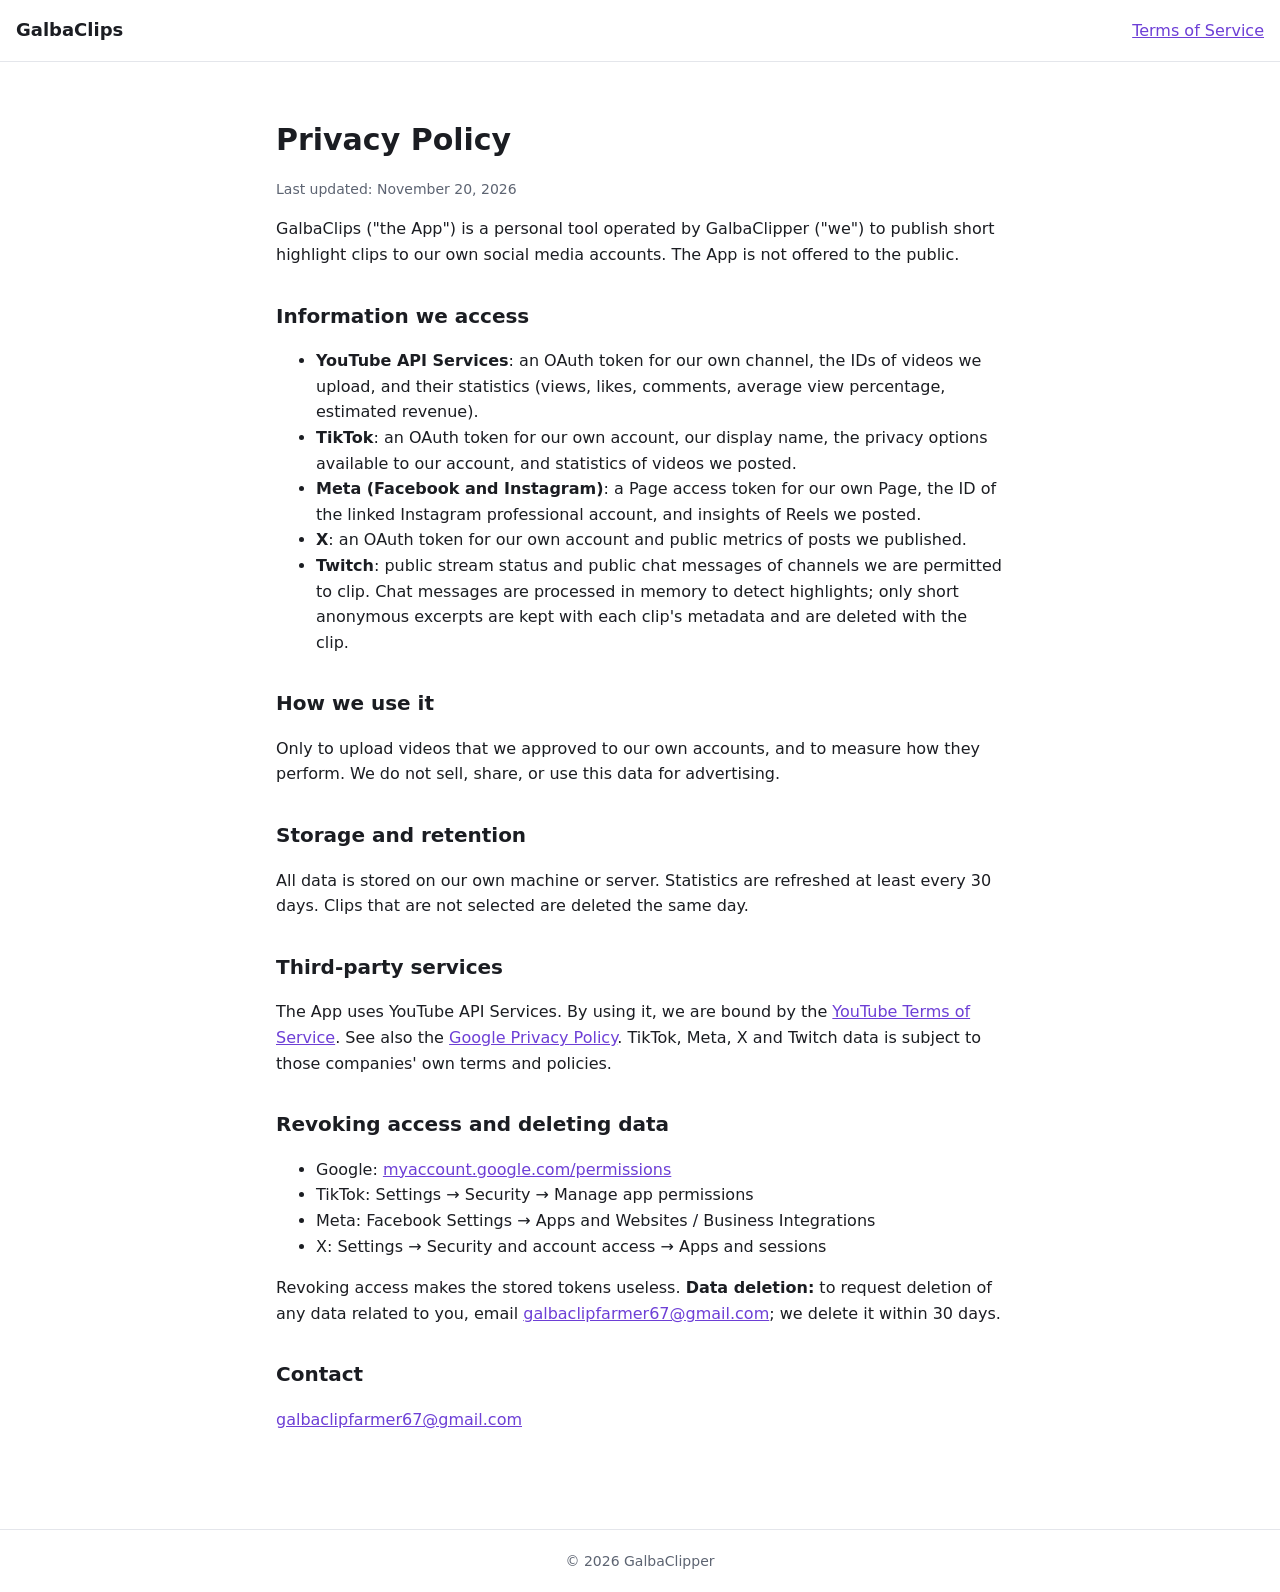
==== privacy.html @ c0374b4a "Site GalbaClips complet à la racine (adresse vérifiée par Google) Co-Authored-By: Claude Opus 5.5 <n" ====
<!doctype html>
<html lang="en">
<head>
<meta charset="utf-8">
<meta name="viewport" content="width=device-width, initial-scale=1">
<title>Privacy Policy — GalbaClips</title>
<link rel="stylesheet" href="style.css">
</head>
<body>
<header><b><a href="index.html" style="color:inherit;text-decoration:none">GalbaClips</a></b><a href="terms.html">Terms of Service</a></header>
<main>
<h1>Privacy Policy</h1>
<p class="muted">Last updated: November 20, 2026</p>

<p>GalbaClips ("the App") is a personal tool operated by GalbaClipper ("we") to publish short highlight
clips to our own social media accounts. The App is not offered to the public.</p>

<h2>Information we access</h2>
<ul>
  <li><b>YouTube API Services</b>: an OAuth token for our own channel, the IDs of videos we upload,
    and their statistics (views, likes, comments, average view percentage, estimated revenue).</li>
  <li><b>TikTok</b>: an OAuth token for our own account, our display name, the privacy options
    available to our account, and statistics of videos we posted.</li>
  <li><b>Meta (Facebook and Instagram)</b>: a Page access token for our own Page, the ID of the
    linked Instagram professional account, and insights of Reels we posted.</li>
  <li><b>X</b>: an OAuth token for our own account and public metrics of posts we published.</li>
  <li><b>Twitch</b>: public stream status and public chat messages of channels we are permitted to
    clip. Chat messages are processed in memory to detect highlights; only short anonymous excerpts
    are kept with each clip's metadata and are deleted with the clip.</li>
</ul>

<h2>How we use it</h2>
<p>Only to upload videos that we approved to our own accounts, and to measure how they perform.
We do not sell, share, or use this data for advertising.</p>

<h2>Storage and retention</h2>
<p>All data is stored on our own machine or server. Statistics are refreshed at least every 30 days.
Clips that are not selected are deleted the same day.</p>

<h2>Third-party services</h2>
<p>The App uses YouTube API Services. By using it, we are bound by the
<a href="https://www.youtube.com/t/terms">YouTube Terms of Service</a>. See also the
<a href="http://www.google.com/policies/privacy">Google Privacy Policy</a>. TikTok, Meta, X and Twitch
data is subject to those companies' own terms and policies.</p>

<h2>Revoking access and deleting data</h2>
<ul>
  <li>Google: <a href="https://myaccount.google.com/permissions">myaccount.google.com/permissions</a></li>
  <li>TikTok: Settings → Security → Manage app permissions</li>
  <li>Meta: Facebook Settings → Apps and Websites / Business Integrations</li>
  <li>X: Settings → Security and account access → Apps and sessions</li>
</ul>
<p>Revoking access makes the stored tokens useless. <b>Data deletion:</b> to request deletion of any
data related to you, email <a href="mailto:galbaclipfarmer67@gmail.com">galbaclipfarmer67@gmail.com</a>; we delete it within 30 days.</p>

<h2>Contact</h2>
<p><a href="mailto:galbaclipfarmer67@gmail.com">galbaclipfarmer67@gmail.com</a></p>
</main>
<footer>© 2026 GalbaClipper</footer>
</body>
</html>
---- style.css ----
:root { --bg:#ffffff; --fg:#1b1d22; --muted:#5d6472; --accent:#6d3fd6; --line:#e4e6eb; }
@media (prefers-color-scheme: dark) {
  :root { --bg:#111317; --fg:#e8eaf0; --muted:#9aa2b3; --accent:#b294ff; --line:#262b36; }
}
* { box-sizing: border-box; }
body { margin:0; background:var(--bg); color:var(--fg); font:16px/1.6 system-ui, -apple-system, "Segoe UI", sans-serif; }
main { max-width: 760px; margin: 0 auto; padding: 40px 16px 80px; }
header { display:flex; gap:20px; align-items:center; padding: 16px; border-bottom:1px solid var(--line); flex-wrap: wrap; }
header b { font-size: 18px; margin-right: auto; }
a { color: var(--accent); }
h1 { font-size: 30px; line-height: 1.2; }
h2 { font-size: 20px; margin-top: 32px; }
.muted { color: var(--muted); font-size: 14px; }
footer { border-top:1px solid var(--line); padding: 20px 16px; text-align:center; color:var(--muted); font-size:14px; }
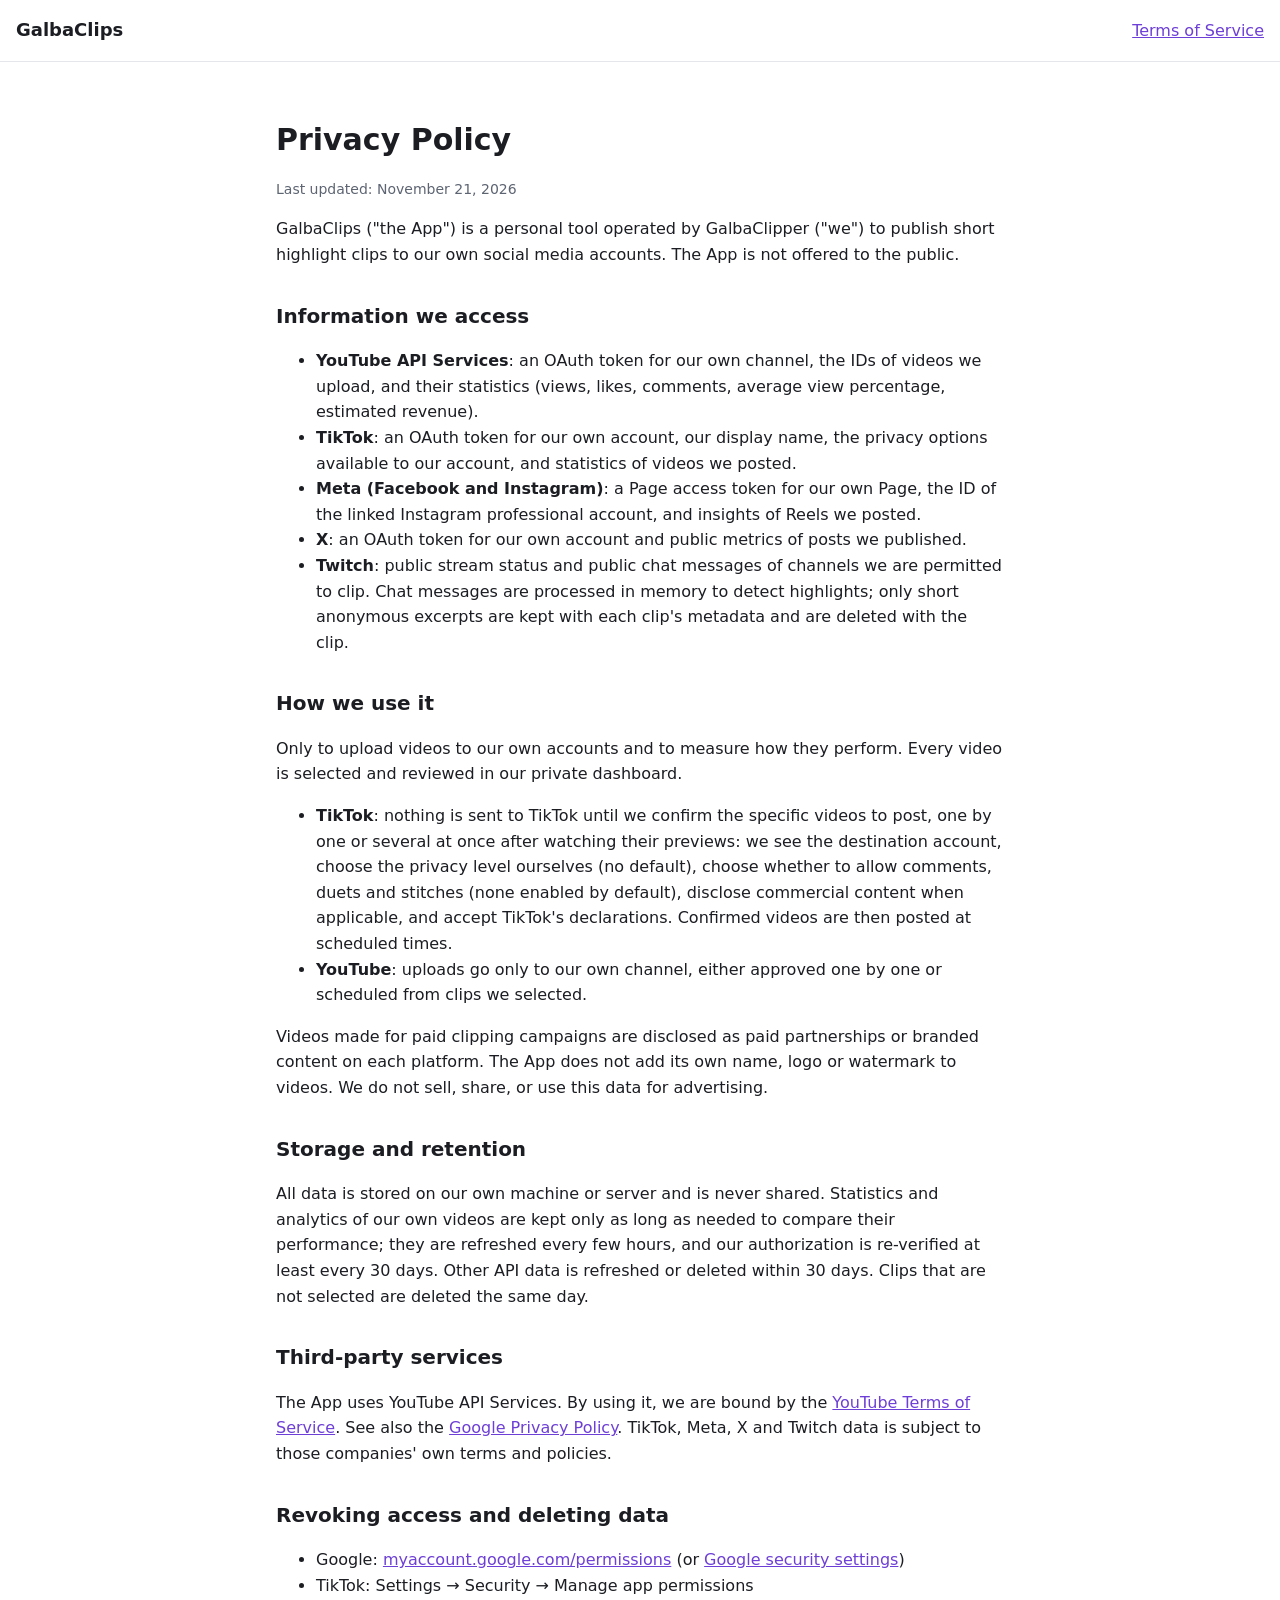
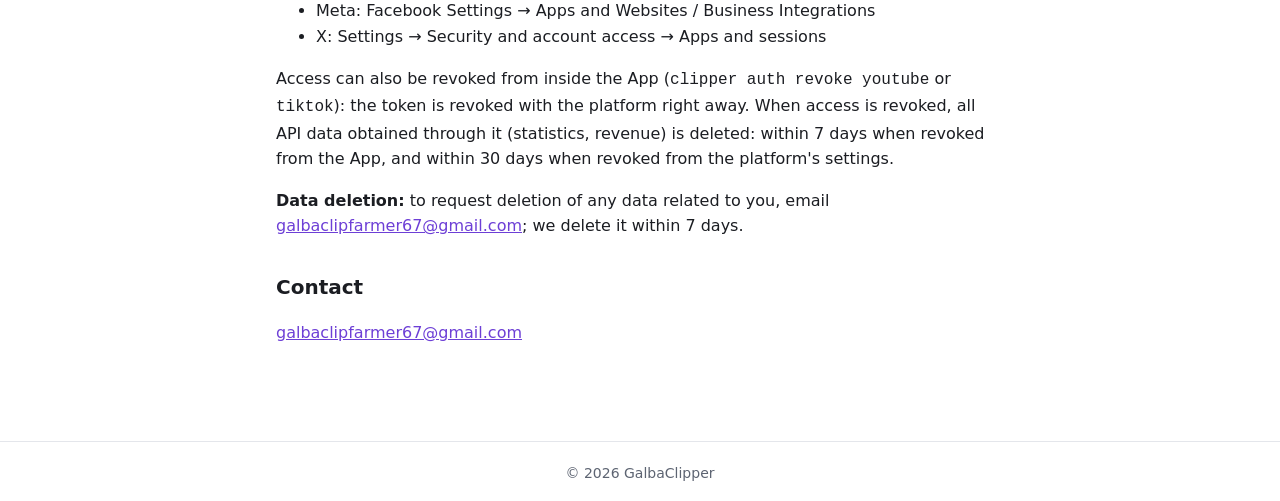
==== commit f719f1e3: "Privacy policy: 7-day deletion, revocation, TikTok confirmation, sponsored content Co-Authored-By: C" ====
--- a/privacy.html
+++ b/privacy.html
@@ -10,7 +10,7 @@
 <header><b><a href="index.html" style="color:inherit;text-decoration:none">GalbaClips</a></b><a href="terms.html">Terms of Service</a></header>
 <main>
 <h1>Privacy Policy</h1>
-<p class="muted">Last updated: November 20, 2026</p>
+<p class="muted">Last updated: November 21, 2026</p>
 
 <p>GalbaClips ("the App") is a personal tool operated by GalbaClipper ("we") to publish short highlight
 clips to our own social media accounts. The App is not offered to the public.</p>
@@ -30,12 +30,26 @@
 </ul>
 
 <h2>How we use it</h2>
-<p>Only to upload videos that we approved to our own accounts, and to measure how they perform.
+<p>Only to upload videos to our own accounts and to measure how they perform. Every video is
+selected and reviewed in our private dashboard.</p>
+<ul>
+  <li><b>TikTok</b>: nothing is sent to TikTok until we confirm the specific videos to post, one
+    by one or several at once after watching their previews: we see the destination account,
+    choose the privacy level ourselves (no default), choose whether to allow comments, duets and
+    stitches (none enabled by default), disclose commercial content when applicable, and accept
+    TikTok's declarations. Confirmed videos are then posted at scheduled times.</li>
+  <li><b>YouTube</b>: uploads go only to our own channel, either approved one by one or scheduled
+    from clips we selected.</li>
+</ul>
+<p>Videos made for paid clipping campaigns are disclosed as paid partnerships or branded content on
+each platform. The App does not add its own name, logo or watermark to videos.
 We do not sell, share, or use this data for advertising.</p>
 
 <h2>Storage and retention</h2>
-<p>All data is stored on our own machine or server. Statistics are refreshed at least every 30 days.
-Clips that are not selected are deleted the same day.</p>
+<p>All data is stored on our own machine or server and is never shared. Statistics and analytics
+of our own videos are kept only as long as needed to compare their performance; they are refreshed
+every few hours, and our authorization is re-verified at least every 30 days. Other API data is
+refreshed or deleted within 30 days. Clips that are not selected are deleted the same day.</p>
 
 <h2>Third-party services</h2>
 <p>The App uses YouTube API Services. By using it, we are bound by the
@@ -45,13 +59,18 @@
 
 <h2>Revoking access and deleting data</h2>
 <ul>
-  <li>Google: <a href="https://myaccount.google.com/permissions">myaccount.google.com/permissions</a></li>
+  <li>Google: <a href="https://myaccount.google.com/permissions">myaccount.google.com/permissions</a>
+    (or <a href="https://security.google.com/settings/security/permissions">Google security settings</a>)</li>
   <li>TikTok: Settings → Security → Manage app permissions</li>
   <li>Meta: Facebook Settings → Apps and Websites / Business Integrations</li>
   <li>X: Settings → Security and account access → Apps and sessions</li>
 </ul>
-<p>Revoking access makes the stored tokens useless. <b>Data deletion:</b> to request deletion of any
-data related to you, email <a href="mailto:galbaclipfarmer67@gmail.com">galbaclipfarmer67@gmail.com</a>; we delete it within 30 days.</p>
+<p>Access can also be revoked from inside the App (<code>clipper auth revoke youtube</code> or
+<code>tiktok</code>): the token is revoked with the platform right away. When access is revoked, all
+API data obtained through it (statistics, revenue) is deleted: within 7 days when revoked from the
+App, and within 30 days when revoked from the platform's settings.</p>
+<p><b>Data deletion:</b> to request deletion of any data related to you, email
+<a href="mailto:galbaclipfarmer67@gmail.com">galbaclipfarmer67@gmail.com</a>; we delete it within 7 days.</p>
 
 <h2>Contact</h2>
 <p><a href="mailto:galbaclipfarmer67@gmail.com">galbaclipfarmer67@gmail.com</a></p>
